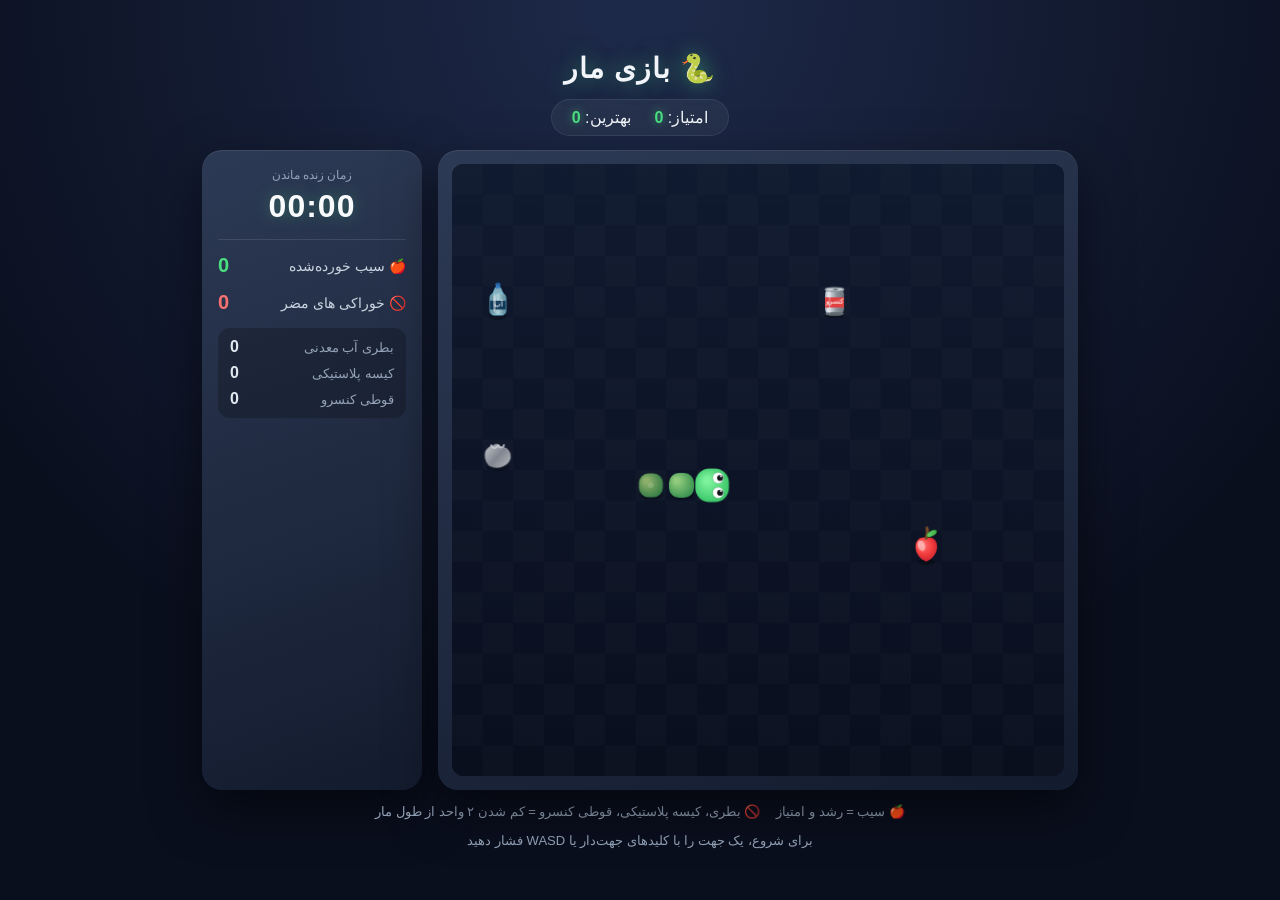
==== Session3 snake game/index.html @ c11f2d8b "add snake project with canvas" ====
<!DOCTYPE html>
<html lang="fa" dir="rtl">
<head>
<meta charset="UTF-8">
<title>بازی مار (Snake)</title>
<link rel="stylesheet" href="style.css">
</head>
<body>

<h1>🐍 بازی مار</h1>
<div id="scoreBoard">
  <div>امتیاز: <span id="score">0</span></div>
  <div>بهترین: <span id="highScore">0</span></div>
</div>

<div id="playArea">
  <div id="canvasWrap">
    <canvas id="gameCanvas" width="640" height="640"></canvas>
  </div>
  <aside id="statsBox">
    <div id="statsTime">
      <div class="stats-label">زمان زنده ماندن</div>
      <div id="aliveTime">00:00</div>
    </div>
    <div class="stats-row apple">
      <span>🍎 سیب خورده‌شده</span>
      <strong id="appleCount">0</strong>
    </div>
    <div class="stats-row harmful-total">
      <span>🚫 خوراکی های مضر</span>
      <strong id="harmfulCount">0</strong>
    </div>
    <div class="stats-sub">
      <div class="stats-row">
        <span>بطری آب معدنی</span>
        <strong id="bottleCount">0</strong>
      </div>
      <div class="stats-row">
        <span>کیسه پلاستیکی</span>
        <strong id="bagCount">0</strong>
      </div>
      <div class="stats-row">
        <span>قوطی کنسرو</span>
        <strong id="canCount">0</strong>
      </div>
    </div>
  </aside>
</div>

<div id="legend">
  <div>🍎 سیب = رشد و امتیاز</div>
  <div><span>🚫</span> بطری، کیسه پلاستیکی، قوطی کنسرو = کم شدن ۲ واحد از طول مار</div>
</div>

<div class="hint" id="hintText">برای شروع، یک جهت را با کلیدهای جهت‌دار یا WASD فشار دهید</div>

<div id="controls">
  <button id="up">▲</button>
  <button id="left">◀</button>
  <button id="down">▼</button>
  <button id="right">▶</button>
</div>

<div id="overlay">
  <h2>باختی! 💥</h2>
  <p id="finalScore">امتیاز نهایی: 0</p>
  <button id="restartBtn">بازی مجدد</button>
</div>

<script src="game.js"></script>

</body>
</html>
---- Session3 snake game/style.css ----
* { box-sizing: border-box; }
body {
  margin: 0;
  min-height: 100vh;
  display: flex;
  flex-direction: column;
  align-items: center;
  justify-content: center;
  background: radial-gradient(circle at 50% 0%, #1e2a4a 0%, #0a0f1e 70%);
  font-family: 'Vazirmatn', 'Tahoma', 'Segoe UI', sans-serif;
  color: #f1f5f9;
  gap: 14px;
  padding: 16px;
  overflow-x: hidden;
}
h1 {
  margin: 0;
  font-size: 28px;
  letter-spacing: 1px;
  text-shadow: 0 0 20px rgba(74, 222, 128, 0.5);
}
#scoreBoard {
  display: flex;
  gap: 24px;
  font-size: 16px;
  background: rgba(255,255,255,0.05);
  padding: 8px 20px;
  border-radius: 999px;
  border: 1px solid rgba(255,255,255,0.08);
}
#scoreBoard span {
  font-weight: bold;
  color: #4ade80;
  text-shadow: 0 0 10px rgba(74, 222, 128, 0.6);
}
#playArea {
  display: flex;
  flex-direction: row;
  align-items: stretch;
  justify-content: center;
  gap: 16px;
  max-width: 100%;
}
#canvasWrap {
  position: relative;
  border-radius: 20px;
  padding: 14px;
  background: linear-gradient(160deg, #2d3a55, #131b2e);
  box-shadow:
    0 20px 50px rgba(0,0,0,0.5),
    inset 0 1px 0 rgba(255,255,255,0.08);
  flex-shrink: 0;
}
#gameCanvas {
  display: block;
  background: #0d1424;
  border-radius: 12px;
  touch-action: none;
  width: min(640px, calc(90vw - 260px), 68vh);
  height: auto;
  aspect-ratio: 1;
  box-shadow: inset 0 0 60px rgba(0,0,0,0.6);
}
#statsBox {
  width: 220px;
  flex-shrink: 0;
  display: flex;
  flex-direction: column;
  gap: 14px;
  padding: 18px 16px;
  border-radius: 20px;
  background: linear-gradient(160deg, #2d3a55, #131b2e);
  box-shadow:
    0 20px 50px rgba(0,0,0,0.5),
    inset 0 1px 0 rgba(255,255,255,0.08);
  text-align: right;
}
#statsTime {
  text-align: center;
  padding-bottom: 14px;
  border-bottom: 1px solid rgba(255,255,255,0.1);
}
#statsTime .stats-label {
  font-size: 12px;
  color: #94a3b8;
  margin-bottom: 6px;
}
#aliveTime {
  font-size: 32px;
  font-weight: bold;
  font-variant-numeric: tabular-nums;
  color: #f8fafc;
  letter-spacing: 1px;
  text-shadow: 0 0 16px rgba(74, 222, 128, 0.35);
}
.stats-row {
  display: flex;
  justify-content: space-between;
  align-items: center;
  gap: 10px;
  font-size: 14px;
  color: #cbd5e1;
}
.stats-row strong {
  font-size: 20px;
  font-variant-numeric: tabular-nums;
}
.stats-row.apple strong { color: #4ade80; }
.stats-row.harmful-total strong { color: #f87171; }
.stats-sub {
  display: flex;
  flex-direction: column;
  gap: 8px;
  padding: 10px 12px;
  border-radius: 12px;
  background: rgba(0,0,0,0.22);
}
.stats-sub .stats-row {
  font-size: 13px;
  color: #94a3b8;
}
.stats-sub .stats-row strong {
  font-size: 16px;
  color: #e2e8f0;
}
#legend {
  display: flex;
  gap: 16px;
  font-size: 13px;
  color: #94a3b8;
  flex-wrap: wrap;
  justify-content: center;
  max-width: min(620px, 90vw);
  text-align: center;
}
#legend span { color: #f87171; font-weight: bold; }
#controls {
  display: none;
  grid-template-columns: repeat(3, 56px);
  grid-template-rows: repeat(2, 56px);
  gap: 6px;
  margin-top: 4px;
}
#controls button {
  font-size: 22px;
  border-radius: 10px;
  border: none;
  background: #334155;
  color: #f1f5f9;
  cursor: pointer;
  user-select: none;
  box-shadow: 0 3px 0 #1e293b;
}
#controls button:active {
  background: #4ade80;
  color: #0b1120;
  transform: translateY(2px);
  box-shadow: none;
}
#up { grid-column: 2; grid-row: 1; }
#left { grid-column: 1; grid-row: 2; }
#down { grid-column: 2; grid-row: 2; }
#right { grid-column: 3; grid-row: 2; }

#overlay {
  position: fixed;
  inset: 0;
  background: rgba(10, 15, 30, 0.9);
  backdrop-filter: blur(4px);
  display: none;
  align-items: center;
  justify-content: center;
  flex-direction: column;
  gap: 14px;
  text-align: center;
  padding: 20px;
}
#overlay h2 {
  margin: 0;
  font-size: 30px;
  color: #f87171;
  text-shadow: 0 0 20px rgba(248, 113, 113, 0.5);
}
#overlay p { margin: 0; font-size: 17px; color: #cbd5e1; }
#restartBtn {
  padding: 12px 28px;
  font-size: 16px;
  background: linear-gradient(135deg, #4ade80, #22c55e);
  color: #0b1120;
  border: none;
  border-radius: 10px;
  cursor: pointer;
  font-weight: bold;
  box-shadow: 0 4px 15px rgba(74, 222, 128, 0.4);
}
#restartBtn:hover { filter: brightness(1.1); }
.hint {
  font-size: 13px;
  color: #94a3b8;
}
#floatMsg {
  position: absolute;
  pointer-events: none;
  font-weight: bold;
  font-size: 13px;
  color: #fca5a5;
  text-shadow: 0 1px 3px rgba(0,0,0,0.8);
  opacity: 0;
}
@media (max-width: 900px) {
  #playArea {
    flex-direction: column;
    align-items: center;
  }
  #gameCanvas { width: min(640px, 90vw, 58vh); }
  #statsBox {
    width: min(640px, 90vw);
    flex-direction: row;
    flex-wrap: wrap;
    align-items: center;
    gap: 12px 20px;
  }
  #statsTime {
    width: 100%;
    padding-bottom: 10px;
  }
  #aliveTime { font-size: 26px; }
  .stats-sub { flex: 1; min-width: 180px; }
}
@media (max-width: 640px), (max-height: 820px) {
  body { gap: 10px; padding: 10px; }
  h1 { font-size: 22px; }
  #scoreBoard { font-size: 14px; gap: 16px; padding: 6px 14px; }
  #canvasWrap { padding: 8px; border-radius: 14px; }
  #statsBox { padding: 14px 12px; border-radius: 14px; }
  #legend { font-size: 11px; }
  .hint { font-size: 12px; }
}
@media (max-height: 700px) {
  #gameCanvas { width: min(640px, 90vw, 50vh); }
  #controls {
    grid-template-columns: repeat(3, 48px);
    grid-template-rows: repeat(2, 48px);
  }
}
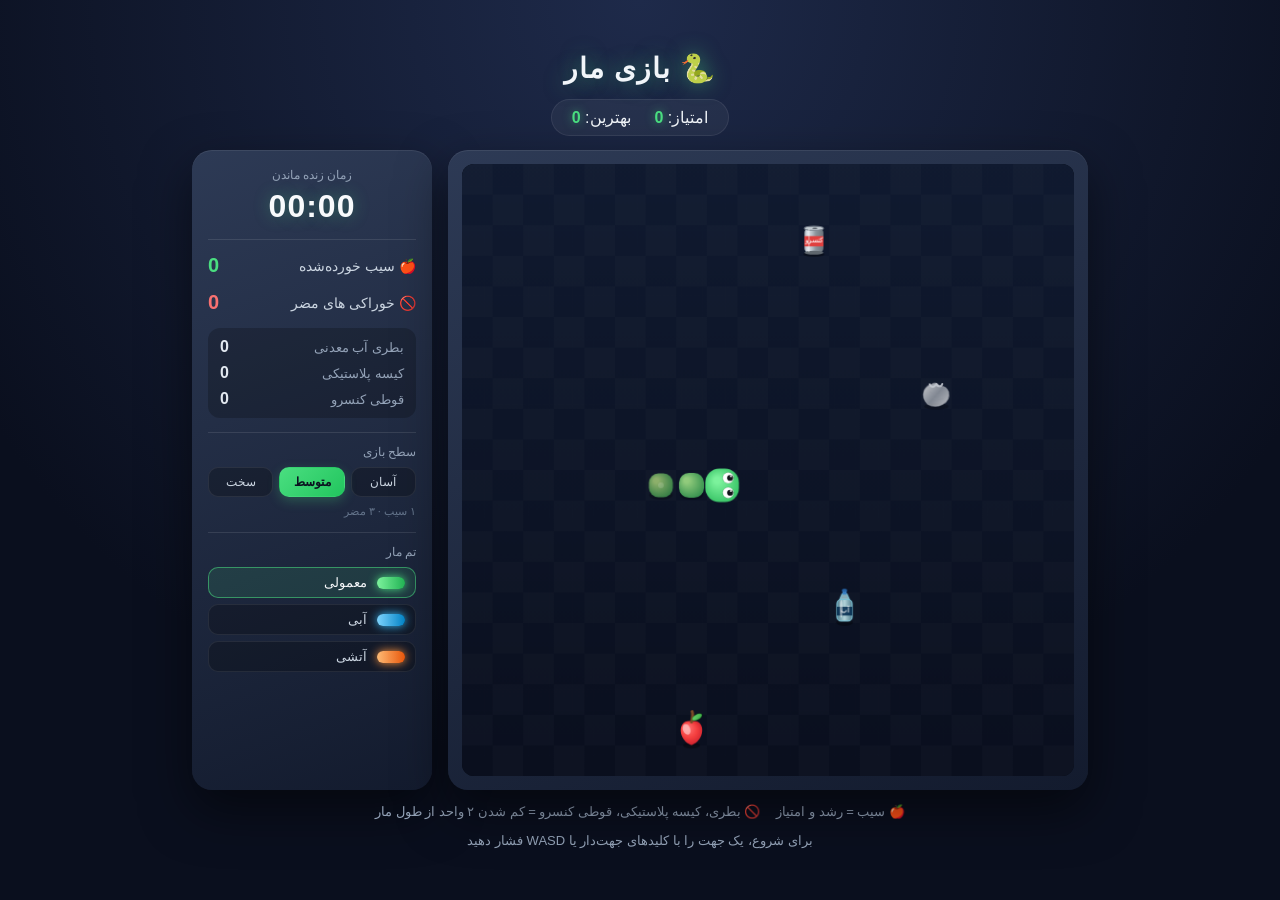
==== commit 62d1b38a: "Add difficulty levels and snake themes to the game; update UI for selection" ====
--- a/Session3 snake game/index.html
+++ b/Session3 snake game/index.html
@@ -44,6 +44,34 @@
         <strong id="canCount">0</strong>
       </div>
     </div>
+
+    <div class="stats-section">
+      <div class="stats-label">سطح بازی</div>
+      <div class="choice-row" id="difficultyChoices">
+        <button type="button" class="choice-btn" data-diff="easy">آسان</button>
+        <button type="button" class="choice-btn active" data-diff="medium">متوسط</button>
+        <button type="button" class="choice-btn" data-diff="hard">سخت</button>
+      </div>
+      <div class="choice-hint" id="diffHint">۱ سیب · ۳ مضر</div>
+    </div>
+
+    <div class="stats-section">
+      <div class="stats-label">تم مار</div>
+      <div class="theme-row" id="themeChoices">
+        <button type="button" class="theme-btn active" data-theme="classic">
+          <span class="theme-swatch swatch-classic"></span>
+          معمولی
+        </button>
+        <button type="button" class="theme-btn" data-theme="ice">
+          <span class="theme-swatch swatch-ice"></span>
+          آبی
+        </button>
+        <button type="button" class="theme-btn" data-theme="fire">
+          <span class="theme-swatch swatch-fire"></span>
+          آتشی
+        </button>
+      </div>
+    </div>
   </aside>
 </div>
 
--- a/Session3 snake game/style.css
+++ b/Session3 snake game/style.css
@@ -56,13 +56,13 @@
   background: #0d1424;
   border-radius: 12px;
   touch-action: none;
-  width: min(640px, calc(90vw - 260px), 68vh);
+  width: min(640px, calc(90vw - 280px), 68vh);
   height: auto;
   aspect-ratio: 1;
   box-shadow: inset 0 0 60px rgba(0,0,0,0.6);
 }
 #statsBox {
-  width: 220px;
+  width: 240px;
   flex-shrink: 0;
   display: flex;
   flex-direction: column;
@@ -122,6 +122,101 @@
 .stats-sub .stats-row strong {
   font-size: 16px;
   color: #e2e8f0;
+}
+.stats-section {
+  padding-top: 12px;
+  border-top: 1px solid rgba(255,255,255,0.1);
+}
+.stats-section .stats-label {
+  font-size: 12px;
+  color: #94a3b8;
+  margin-bottom: 8px;
+}
+.choice-row {
+  display: flex;
+  gap: 6px;
+}
+.choice-btn {
+  flex: 1;
+  padding: 7px 4px;
+  font-size: 12px;
+  font-family: inherit;
+  color: #cbd5e1;
+  background: rgba(0,0,0,0.25);
+  border: 1px solid rgba(255,255,255,0.08);
+  border-radius: 10px;
+  cursor: pointer;
+}
+.choice-btn:hover {
+  border-color: rgba(74, 222, 128, 0.35);
+  color: #f8fafc;
+}
+.choice-btn.active {
+  background: linear-gradient(135deg, #4ade80, #22c55e);
+  color: #0b1120;
+  border-color: transparent;
+  font-weight: bold;
+  box-shadow: 0 4px 12px rgba(74, 222, 128, 0.25);
+}
+.choice-btn[data-diff="hard"].active {
+  background: linear-gradient(135deg, #f87171, #ef4444);
+  box-shadow: 0 4px 12px rgba(248, 113, 113, 0.28);
+}
+.choice-btn[data-diff="easy"].active {
+  background: linear-gradient(135deg, #7dd3fc, #38bdf8);
+  box-shadow: 0 4px 12px rgba(56, 189, 248, 0.28);
+}
+.choice-hint {
+  margin-top: 8px;
+  font-size: 11px;
+  color: #64748b;
+}
+.theme-row {
+  display: flex;
+  flex-direction: column;
+  gap: 6px;
+}
+.theme-btn {
+  display: flex;
+  align-items: center;
+  gap: 10px;
+  padding: 7px 10px;
+  font-size: 13px;
+  font-family: inherit;
+  color: #cbd5e1;
+  background: rgba(0,0,0,0.25);
+  border: 1px solid rgba(255,255,255,0.08);
+  border-radius: 10px;
+  cursor: pointer;
+  text-align: right;
+}
+.theme-btn:hover {
+  border-color: rgba(255,255,255,0.2);
+  color: #f8fafc;
+}
+.theme-btn.active {
+  border-color: rgba(74, 222, 128, 0.55);
+  background: rgba(74, 222, 128, 0.12);
+  color: #f8fafc;
+}
+.theme-swatch {
+  width: 28px;
+  height: 12px;
+  border-radius: 999px;
+  flex-shrink: 0;
+  box-shadow: 0 0 10px currentColor;
+}
+.swatch-classic {
+  background: linear-gradient(90deg, #7CF29C, #22b555);
+  color: #4ade80;
+}
+.swatch-ice {
+  background: linear-gradient(90deg, #7dd3fc, #0284c7);
+  color: #38bdf8;
+}
+.swatch-fire {
+  background: linear-gradient(90deg, #fdba74, #ea580c);
+  color: #fb923c;
 }
 #legend {
   display: flex;
@@ -225,7 +320,8 @@
     padding-bottom: 10px;
   }
   #aliveTime { font-size: 26px; }
-  .stats-sub { flex: 1; min-width: 180px; }
+    .stats-sub { flex: 1; min-width: 180px; }
+    .stats-section { width: 100%; }
 }
 @media (max-width: 640px), (max-height: 820px) {
   body { gap: 10px; padding: 10px; }
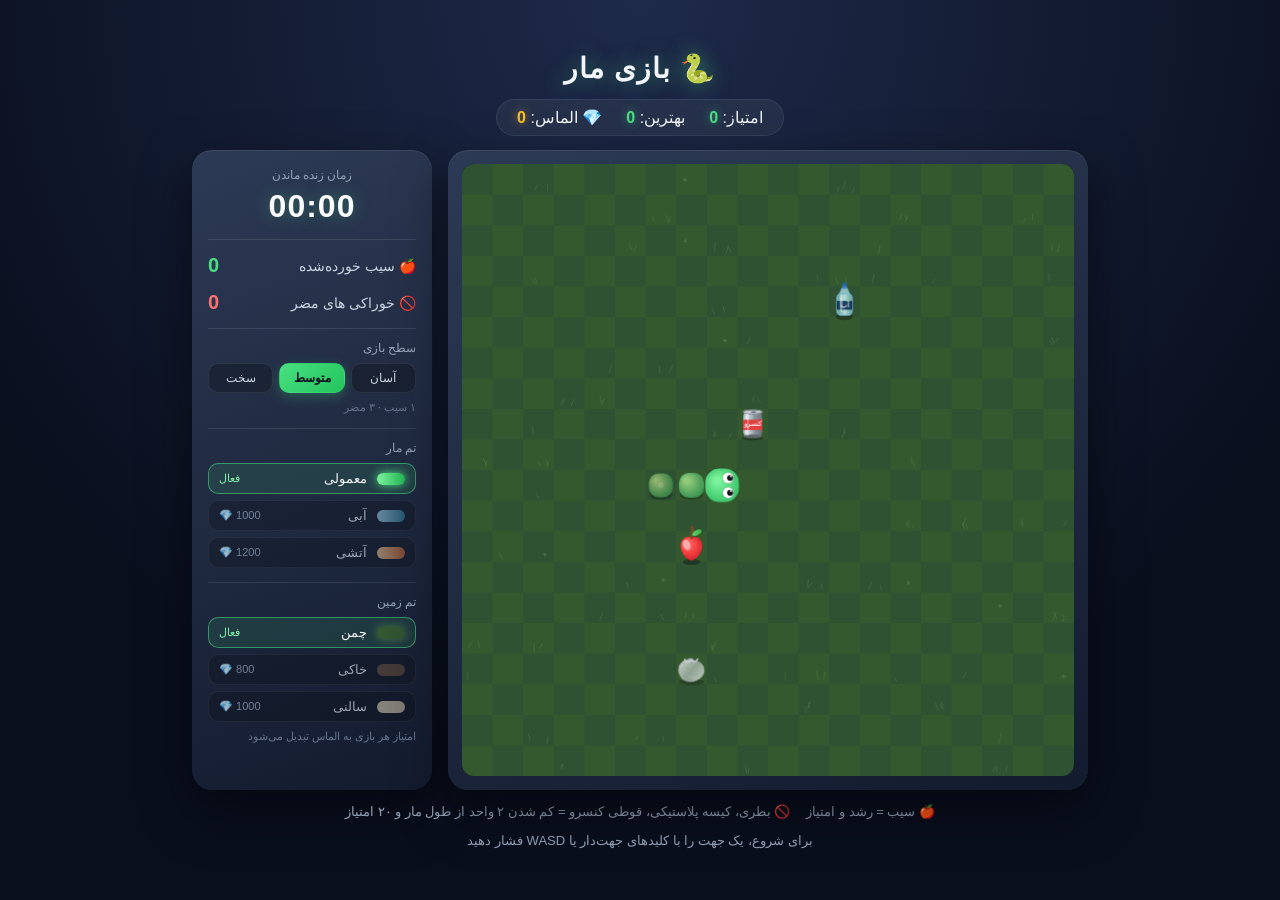
==== commit 53ed153f: "Add background painting functions and UI updates for ground themes; introduce gem tracking and shop " ====
--- a/Session3 snake game/index.html
+++ b/Session3 snake game/index.html
@@ -11,6 +11,7 @@
 <div id="scoreBoard">
   <div>امتیاز: <span id="score">0</span></div>
   <div>بهترین: <span id="highScore">0</span></div>
+  <div class="gems-stat">💎 الماس: <span id="gemCount">0</span></div>
 </div>
 
 <div id="playArea">
@@ -30,20 +31,6 @@
       <span>🚫 خوراکی های مضر</span>
       <strong id="harmfulCount">0</strong>
     </div>
-    <div class="stats-sub">
-      <div class="stats-row">
-        <span>بطری آب معدنی</span>
-        <strong id="bottleCount">0</strong>
-      </div>
-      <div class="stats-row">
-        <span>کیسه پلاستیکی</span>
-        <strong id="bagCount">0</strong>
-      </div>
-      <div class="stats-row">
-        <span>قوطی کنسرو</span>
-        <strong id="canCount">0</strong>
-      </div>
-    </div>
 
     <div class="stats-section">
       <div class="stats-label">سطح بازی</div>
@@ -60,24 +47,61 @@
       <div class="theme-row" id="themeChoices">
         <button type="button" class="theme-btn active" data-theme="classic">
           <span class="theme-swatch swatch-classic"></span>
-          معمولی
+          <span class="theme-meta">
+            <span class="theme-name">معمولی</span>
+            <span class="theme-status"></span>
+          </span>
         </button>
         <button type="button" class="theme-btn" data-theme="ice">
           <span class="theme-swatch swatch-ice"></span>
-          آبی
+          <span class="theme-meta">
+            <span class="theme-name">آبی</span>
+            <span class="theme-status"></span>
+          </span>
         </button>
         <button type="button" class="theme-btn" data-theme="fire">
           <span class="theme-swatch swatch-fire"></span>
-          آتشی
+          <span class="theme-meta">
+            <span class="theme-name">آتشی</span>
+            <span class="theme-status"></span>
+          </span>
         </button>
       </div>
+    </div>
+
+    <div class="stats-section">
+      <div class="stats-label">تم زمین</div>
+      <div class="theme-row" id="groundChoices">
+        <button type="button" class="theme-btn active" data-ground="grass">
+          <span class="theme-swatch swatch-grass"></span>
+          <span class="theme-meta">
+            <span class="theme-name">چمن</span>
+            <span class="theme-status"></span>
+          </span>
+        </button>
+        <button type="button" class="theme-btn" data-ground="dirt">
+          <span class="theme-swatch swatch-dirt"></span>
+          <span class="theme-meta">
+            <span class="theme-name">خاکی</span>
+            <span class="theme-status"></span>
+          </span>
+        </button>
+        <button type="button" class="theme-btn" data-ground="hall">
+          <span class="theme-swatch swatch-hall"></span>
+          <span class="theme-meta">
+            <span class="theme-name">سالنی</span>
+            <span class="theme-status"></span>
+          </span>
+        </button>
+      </div>
+      <div class="choice-hint">امتیاز هر بازی به الماس تبدیل می‌شود</div>
     </div>
   </aside>
 </div>
 
 <div id="legend">
   <div>🍎 سیب = رشد و امتیاز</div>
-  <div><span>🚫</span> بطری، کیسه پلاستیکی، قوطی کنسرو = کم شدن ۲ واحد از طول مار</div>
+  <div><span>🚫</span> بطری، کیسه پلاستیکی، قوطی کنسرو = کم شدن ۲ واحد از طول مار و ۲۰ امتیاز</div>
 </div>
 
 <div class="hint" id="hintText">برای شروع، یک جهت را با کلیدهای جهت‌دار یا WASD فشار دهید</div>
@@ -92,8 +116,11 @@
 <div id="overlay">
   <h2>باختی! 💥</h2>
   <p id="finalScore">امتیاز نهایی: 0</p>
+  <p id="gemsEarned" class="gems-earned"></p>
   <button id="restartBtn">بازی مجدد</button>
 </div>
+
+<div id="shopToast" hidden></div>
 
 <script src="game.js"></script>
 
--- a/Session3 snake game/style.css
+++ b/Session3 snake game/style.css
@@ -32,6 +32,10 @@
   font-weight: bold;
   color: #4ade80;
   text-shadow: 0 0 10px rgba(74, 222, 128, 0.6);
+}
+#scoreBoard .gems-stat span {
+  color: #fbbf24;
+  text-shadow: 0 0 10px rgba(251, 191, 36, 0.55);
 }
 #playArea {
   display: flex;
@@ -59,7 +63,7 @@
   width: min(640px, calc(90vw - 280px), 68vh);
   height: auto;
   aspect-ratio: 1;
-  box-shadow: inset 0 0 60px rgba(0,0,0,0.6);
+  box-shadow: inset 0 0 36px rgba(0,0,0,0.16);
 }
 #statsBox {
   width: 240px;
@@ -107,22 +111,6 @@
 }
 .stats-row.apple strong { color: #4ade80; }
 .stats-row.harmful-total strong { color: #f87171; }
-.stats-sub {
-  display: flex;
-  flex-direction: column;
-  gap: 8px;
-  padding: 10px 12px;
-  border-radius: 12px;
-  background: rgba(0,0,0,0.22);
-}
-.stats-sub .stats-row {
-  font-size: 13px;
-  color: #94a3b8;
-}
-.stats-sub .stats-row strong {
-  font-size: 16px;
-  color: #e2e8f0;
-}
 .stats-section {
   padding-top: 12px;
   border-top: 1px solid rgba(255,255,255,0.1);
@@ -190,6 +178,23 @@
   cursor: pointer;
   text-align: right;
 }
+.theme-meta {
+  display: flex;
+  flex: 1;
+  align-items: center;
+  justify-content: space-between;
+  gap: 8px;
+  min-width: 0;
+}
+.theme-name {
+  font-size: 13px;
+}
+.theme-status {
+  font-size: 11px;
+  font-variant-numeric: tabular-nums;
+  color: #fbbf24;
+  white-space: nowrap;
+}
 .theme-btn:hover {
   border-color: rgba(255,255,255,0.2);
   color: #f8fafc;
@@ -198,6 +203,19 @@
   border-color: rgba(74, 222, 128, 0.55);
   background: rgba(74, 222, 128, 0.12);
   color: #f8fafc;
+}
+.theme-btn.active .theme-status {
+  color: #86efac;
+}
+.theme-btn.locked .theme-swatch {
+  filter: grayscale(0.45) brightness(0.85);
+  box-shadow: none;
+}
+.theme-btn.unaffordable {
+  opacity: 0.72;
+}
+.theme-btn.unaffordable .theme-status {
+  color: #94a3b8;
 }
 .theme-swatch {
   width: 28px;
@@ -217,6 +235,18 @@
 .swatch-fire {
   background: linear-gradient(90deg, #fdba74, #ea580c);
   color: #fb923c;
+}
+.swatch-grass {
+  background: linear-gradient(90deg, #35592f, #2f5233);
+  color: #4a7a46;
+}
+.swatch-dirt {
+  background: linear-gradient(90deg, #75503a, #6b4a35);
+  color: #8b6548;
+}
+.swatch-hall {
+  background: linear-gradient(90deg, #d8c9a8, #c9b78f);
+  color: #c9b78f;
 }
 #legend {
   display: flex;
@@ -277,6 +307,11 @@
   text-shadow: 0 0 20px rgba(248, 113, 113, 0.5);
 }
 #overlay p { margin: 0; font-size: 17px; color: #cbd5e1; }
+#overlay .gems-earned {
+  color: #fbbf24;
+  font-weight: bold;
+  text-shadow: 0 0 12px rgba(251, 191, 36, 0.45);
+}
 #restartBtn {
   padding: 12px 28px;
   font-size: 16px;
@@ -293,15 +328,21 @@
   font-size: 13px;
   color: #94a3b8;
 }
-#floatMsg {
-  position: absolute;
-  pointer-events: none;
-  font-weight: bold;
-  font-size: 13px;
-  color: #fca5a5;
-  text-shadow: 0 1px 3px rgba(0,0,0,0.8);
-  opacity: 0;
-}
+#shopToast {
+  position: fixed;
+  bottom: 22px;
+  left: 50%;
+  transform: translateX(-50%);
+  z-index: 40;
+  padding: 10px 16px;
+  border-radius: 999px;
+  background: rgba(15, 23, 42, 0.95);
+  border: 1px solid rgba(251, 191, 36, 0.35);
+  color: #fde68a;
+  font-size: 13px;
+  box-shadow: 0 10px 30px rgba(0,0,0,0.35);
+}
+#shopToast[hidden] { display: none; }
 @media (max-width: 900px) {
   #playArea {
     flex-direction: column;
@@ -320,7 +361,6 @@
     padding-bottom: 10px;
   }
   #aliveTime { font-size: 26px; }
-    .stats-sub { flex: 1; min-width: 180px; }
     .stats-section { width: 100%; }
 }
 @media (max-width: 640px), (max-height: 820px) {
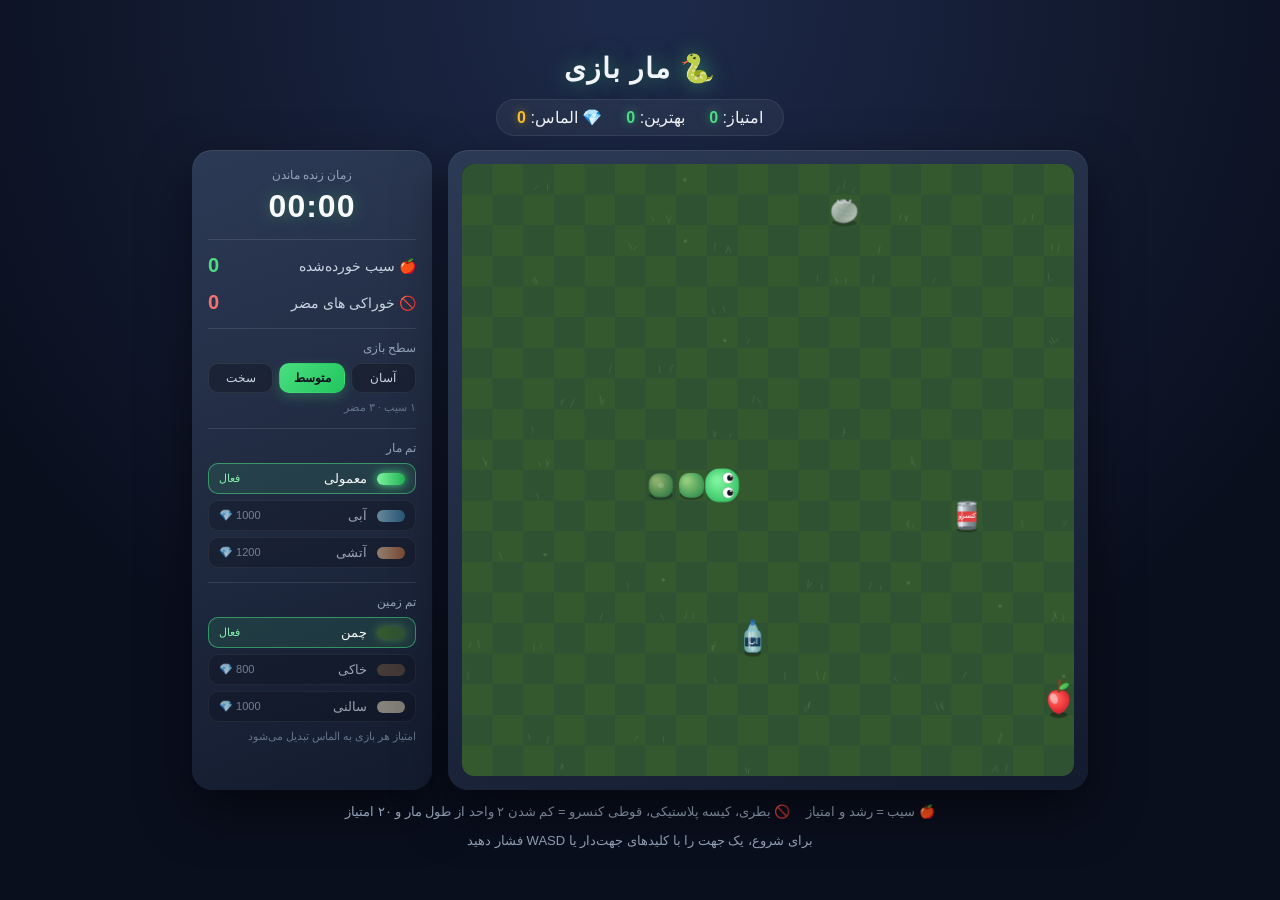
==== commit f25cc357: "Update game title and heading for consistency in the snake game UI" ====
--- a/Session3 snake game/index.html
+++ b/Session3 snake game/index.html
@@ -2,12 +2,12 @@
 <html lang="fa" dir="rtl">
 <head>
 <meta charset="UTF-8">
-<title>بازی مار (Snake)</title>
+<title>مار بازی sobhankj</title>
 <link rel="stylesheet" href="style.css">
 </head>
 <body>
 
-<h1>🐍 بازی مار</h1>
+<h1>🐍 مار بازی</h1>
 <div id="scoreBoard">
   <div>امتیاز: <span id="score">0</span></div>
   <div>بهترین: <span id="highScore">0</span></div>
